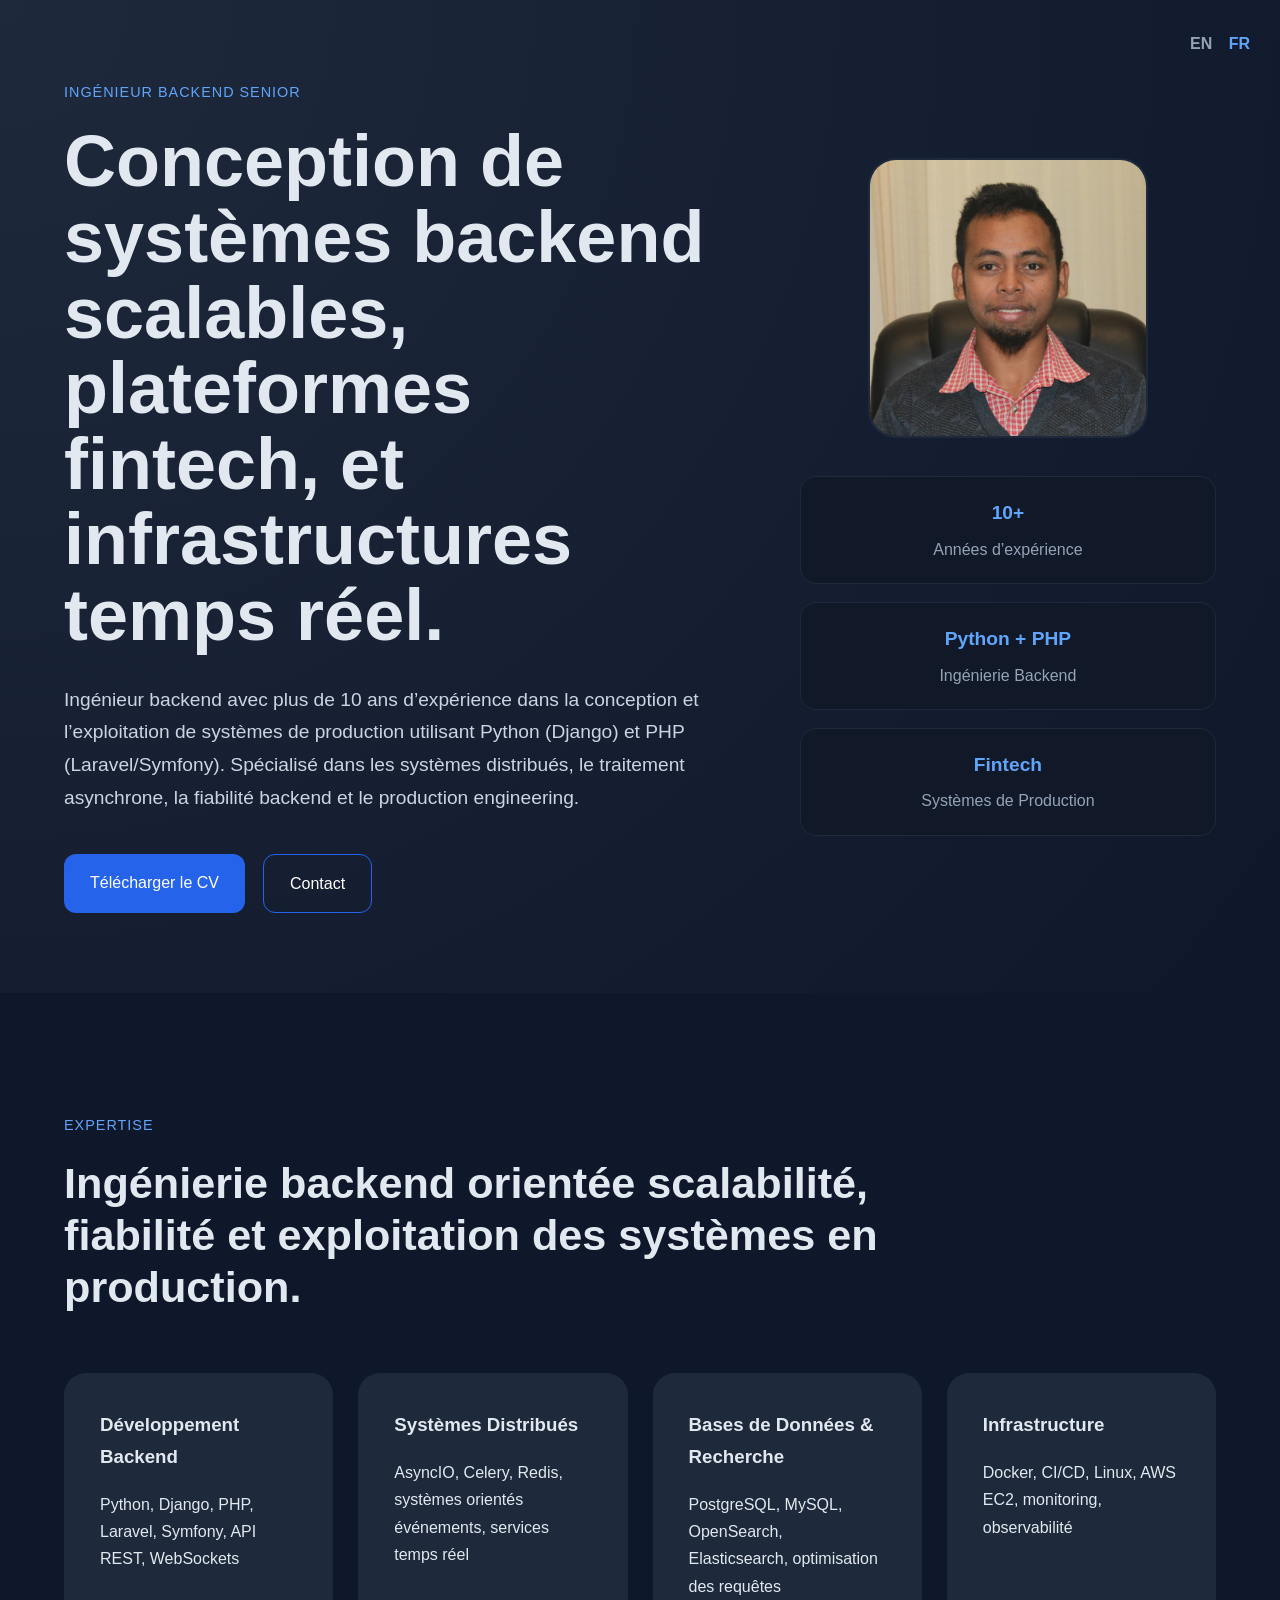
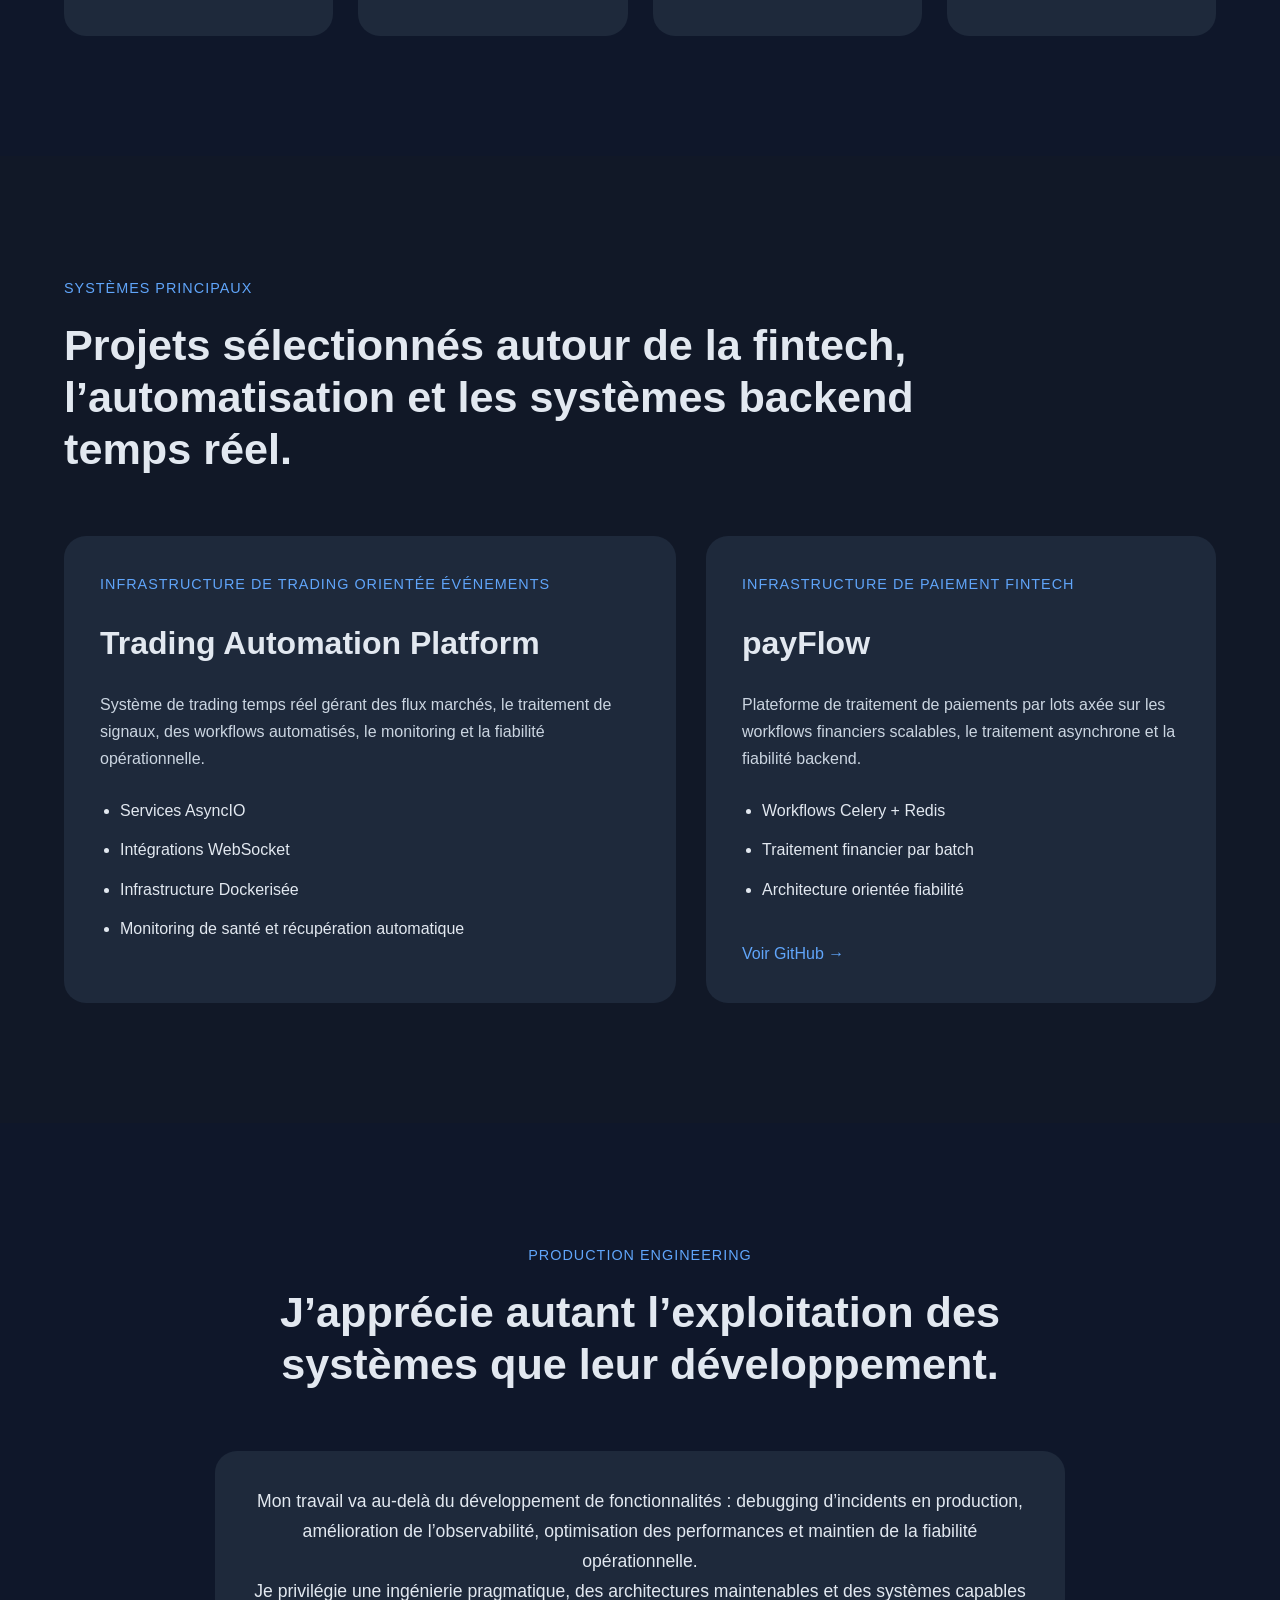
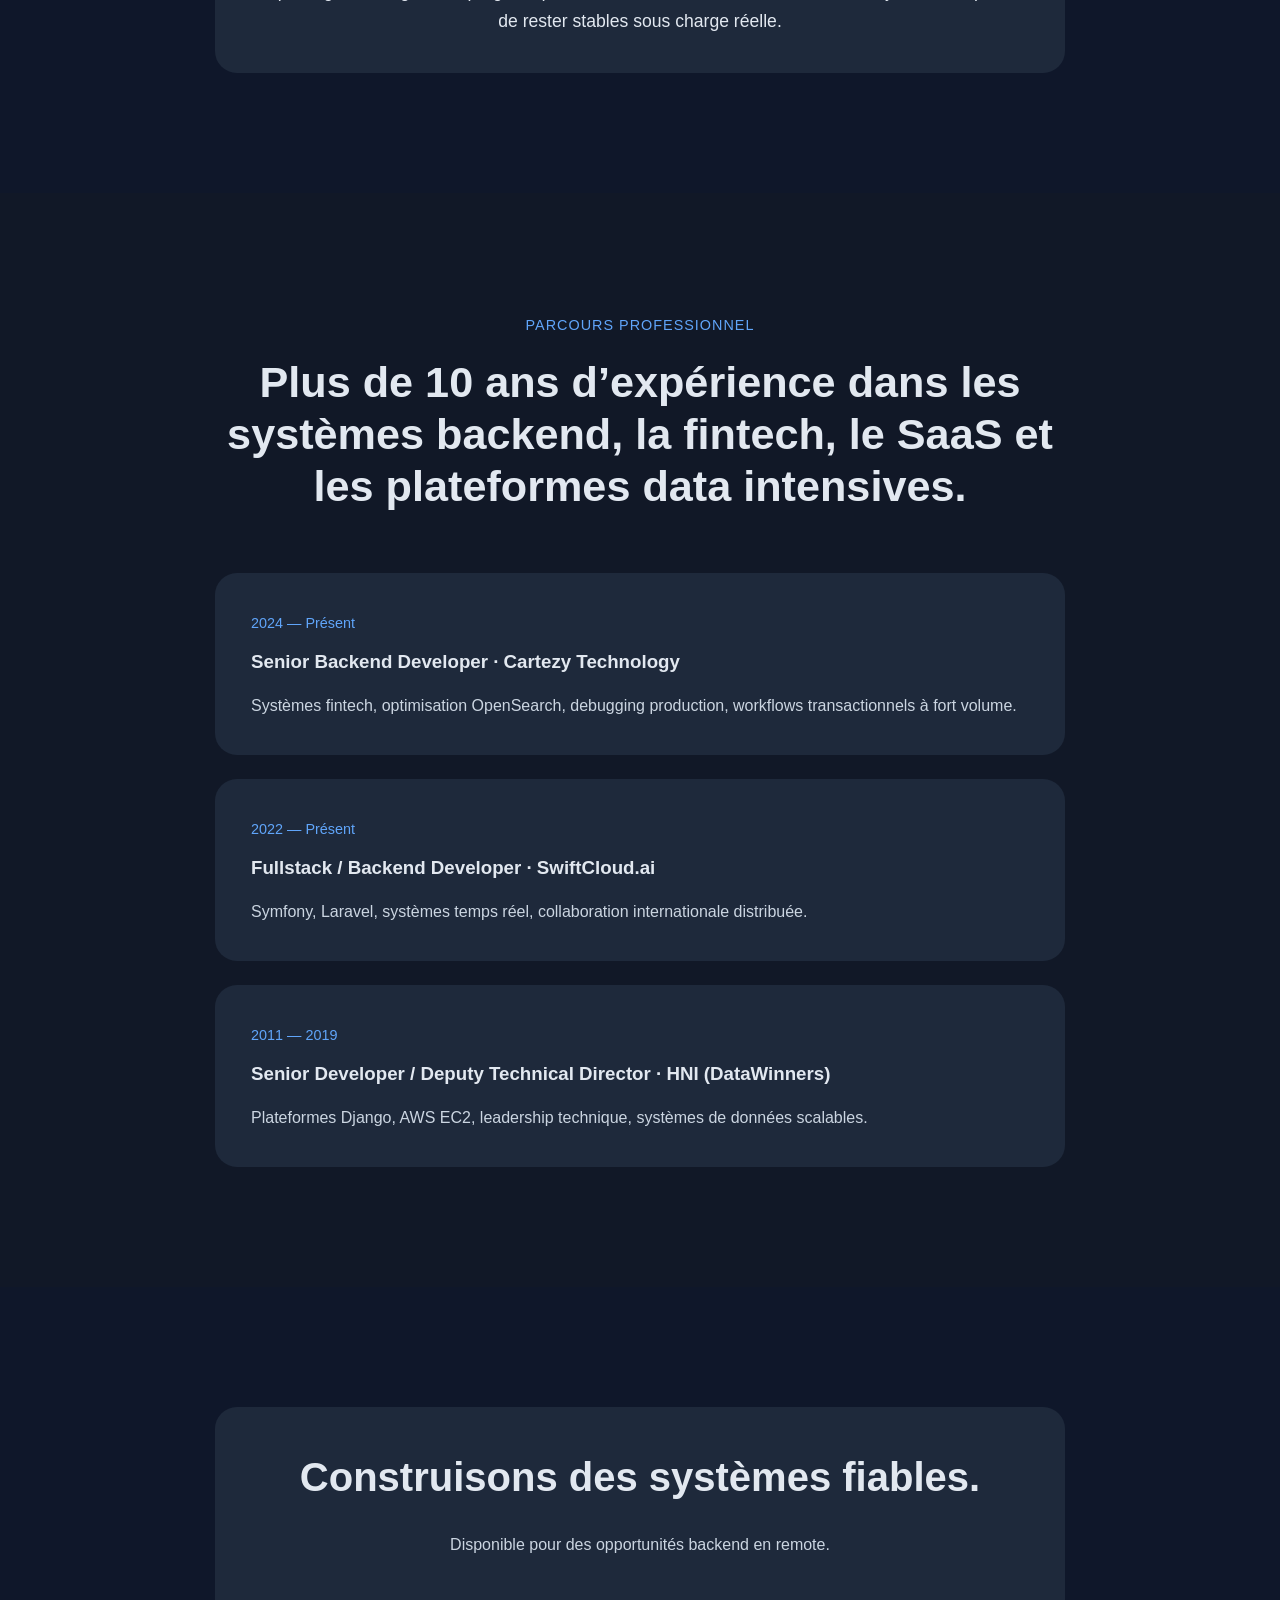
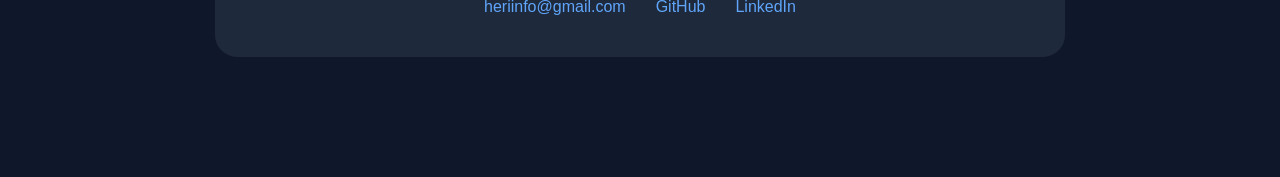
==== frontend/fr/index.html @ 7dc70ab4 "Bootstrap portfolio website with FastAPI and Docker Compose" ====
<!doctype html>
<html lang="fr">
  <head>
    <meta charset="UTF-8" />
    <meta name="viewport" content="width=device-width, initial-scale=1.0" />

    <title>Herihaja Rabenaivo | Ingénieur Backend Senior</title>

    <link rel="stylesheet" href="../css/style.css" />
  </head>

  <body>
    <div class="language-switcher">
      <a href="../index.html">EN</a>
      <a href="index.html" class="active">FR</a>
    </div>

    <header class="hero">
      <div class="container hero-layout">
        <div class="hero-content">
          <p class="eyebrow">Ingénieur Backend Senior</p>

          <h1>
            Conception de systèmes backend scalables, plateformes fintech, et
            infrastructures temps réel.
          </h1>

          <p class="hero-text">
            Ingénieur backend avec plus de 10 ans d’expérience dans la
            conception et l’exploitation de systèmes de production utilisant
            Python (Django) et PHP (Laravel/Symfony). Spécialisé dans les
            systèmes distribués, le traitement asynchrone, la fiabilité backend
            et le production engineering.
          </p>

          <div class="hero-buttons">
            <a href="../resume-fr.pdf" class="btn" download>
              Télécharger le CV
            </a>

            <a href="mailto:heriinfo@gmail.com" class="btn secondary">
              Contact
            </a>
          </div>
        </div>

        <div class="hero-side">
          <img
            src="../assets/images/profile.jpg"
            alt="Herihaja Rabenaivo"
            class="profile-photo"
          />

          <div class="mini-stats">
            <div>
              <strong>10+</strong>
              <span>Années d’expérience</span>
            </div>

            <div>
              <strong>Python + PHP</strong>
              <span>Ingénierie Backend</span>
            </div>

            <div>
              <strong>Fintech</strong>
              <span>Systèmes de Production</span>
            </div>
          </div>
        </div>
      </div>
    </header>

    <section class="section">
      <div class="container">
        <div class="section-heading">
          <p class="section-label">Expertise</p>

          <h2>
            Ingénierie backend orientée scalabilité, fiabilité et exploitation
            des systèmes en production.
          </h2>
        </div>

        <div class="expertise-grid">
          <div class="expertise-card">
            <h3>Développement Backend</h3>

            <p>Python, Django, PHP, Laravel, Symfony, API REST, WebSockets</p>
          </div>

          <div class="expertise-card">
            <h3>Systèmes Distribués</h3>

            <p>
              AsyncIO, Celery, Redis, systèmes orientés événements, services
              temps réel
            </p>
          </div>

          <div class="expertise-card">
            <h3>Bases de Données & Recherche</h3>

            <p>
              PostgreSQL, MySQL, OpenSearch, Elasticsearch, optimisation des
              requêtes
            </p>
          </div>

          <div class="expertise-card">
            <h3>Infrastructure</h3>

            <p>Docker, CI/CD, Linux, AWS EC2, monitoring, observabilité</p>
          </div>
        </div>
      </div>
    </section>

    <section class="section dark-section">
      <div class="container">
        <div class="section-heading">
          <p class="section-label">Systèmes Principaux</p>

          <h2>
            Projets sélectionnés autour de la fintech, l’automatisation et les
            systèmes backend temps réel.
          </h2>
        </div>

        <div class="projects">
          <div class="project-card large">
            <div class="project-content">
              <p class="project-type">
                Infrastructure de Trading Orientée Événements
              </p>

              <h3>Trading Automation Platform</h3>

              <p class="project-description">
                Système de trading temps réel gérant des flux marchés, le
                traitement de signaux, des workflows automatisés, le monitoring
                et la fiabilité opérationnelle.
              </p>

              <ul>
                <li>Services AsyncIO</li>

                <li>Intégrations WebSocket</li>

                <li>Infrastructure Dockerisée</li>

                <li>Monitoring de santé et récupération automatique</li>
              </ul>
            </div>
          </div>

          <div class="project-card">
            <div class="project-content">
              <p class="project-type">Infrastructure de Paiement Fintech</p>

              <h3>payFlow</h3>

              <p class="project-description">
                Plateforme de traitement de paiements par lots axée sur les
                workflows financiers scalables, le traitement asynchrone et la
                fiabilité backend.
              </p>

              <ul>
                <li>Workflows Celery + Redis</li>

                <li>Traitement financier par batch</li>

                <li>Architecture orientée fiabilité</li>
              </ul>

              <a
                href="https://github.com/herihaja/payflow"
                target="_blank"
                class="project-link"
              >
                Voir GitHub →
              </a>
            </div>
          </div>
        </div>
      </div>
    </section>

    <section class="section">
      <div class="container narrow">
        <div class="section-heading center">
          <p class="section-label">Production Engineering</p>

          <h2>
            J’apprécie autant l’exploitation des systèmes que leur
            développement.
          </h2>
        </div>

        <div class="philosophy-box">
          <p>
            Mon travail va au-delà du développement de fonctionnalités :
            debugging d’incidents en production, amélioration de
            l’observabilité, optimisation des performances et maintien de la
            fiabilité opérationnelle.
          </p>

          <p>
            Je privilégie une ingénierie pragmatique, des architectures
            maintenables et des systèmes capables de rester stables sous charge
            réelle.
          </p>
        </div>
      </div>
    </section>

    <section class="section dark-section">
      <div class="container narrow">
        <div class="section-heading center">
          <p class="section-label">Parcours Professionnel</p>

          <h2>
            Plus de 10 ans d’expérience dans les systèmes backend, la fintech,
            le SaaS et les plateformes data intensives.
          </h2>
        </div>

        <div class="timeline">
          <div class="timeline-item">
            <span> 2024 — Présent </span>

            <h3>Senior Backend Developer · Cartezy Technology</h3>

            <p>
              Systèmes fintech, optimisation OpenSearch, debugging production,
              workflows transactionnels à fort volume.
            </p>
          </div>

          <div class="timeline-item">
            <span> 2022 — Présent </span>

            <h3>Fullstack / Backend Developer · SwiftCloud.ai</h3>

            <p>
              Symfony, Laravel, systèmes temps réel, collaboration
              internationale distribuée.
            </p>
          </div>

          <div class="timeline-item">
            <span> 2011 — 2019 </span>

            <h3>
              Senior Developer / Deputy Technical Director · HNI (DataWinners)
            </h3>

            <p>
              Plateformes Django, AWS EC2, leadership technique, systèmes de
              données scalables.
            </p>
          </div>
        </div>
      </div>
    </section>

    <section class="section">
      <div class="container narrow">
        <div class="contact-box">
          <h2>Construisons des systèmes fiables.</h2>

          <p>Disponible pour des opportunités backend en remote.</p>

          <div class="contact-links">
            <a href="mailto:heriinfo@gmail.com"> heriinfo@gmail.com </a>

            <a href="https://github.com/herihaja" target="_blank"> GitHub </a>

            <a href="https://linkedin.com/in/herihaja" target="_blank">
              LinkedIn
            </a>
          </div>
        </div>
      </div>
    </section>
  </body>
</html>
---- frontend/css/style.css ----
* {
  margin: 0;
  padding: 0;
  box-sizing: border-box;
}

html {
  scroll-behavior: smooth;
}

body {
  background: #0f172a;
  color: #e2e8f0;
  font-family: Arial, sans-serif;
  line-height: 1.7;
  overflow-x: hidden;
}

.container {
  width: 90%;
  max-width: 1180px;
  margin: auto;
}

.narrow {
  max-width: 850px;
}

.section {
  padding: 120px 0;
}

.dark-section {
  background: #111827;
}

.language-switcher {
  position: fixed;
  top: 30px;
  right: 30px;
  z-index: 1000;
}

.language-switcher a {
  color: #94a3b8;
  text-decoration: none;
  margin-left: 12px;
  font-weight: bold;
  transition: color 0.2s ease;
}

.language-switcher a:hover {
  color: #cbd5e1;
}

.language-switcher .active {
  color: #60a5fa;
}

.hero {
  min-height: 100vh;
  display: flex;
  align-items: center;
  padding: 80px 0;

  background: radial-gradient(circle at top left, #1e293b, #0f172a);
}

.hero-layout {
  display: grid;
  grid-template-columns: 1.6fr 1fr;
  gap: 70px;
  align-items: center;
}

.eyebrow,
.section-label,
.project-type {
  color: #60a5fa;
  text-transform: uppercase;
  font-size: 0.9rem;
  letter-spacing: 1px;
  margin-bottom: 20px;
}

.hero h1 {
  font-size: 4.5rem;
  line-height: 1.05;
  margin-bottom: 30px;
}

.hero-text {
  color: #cbd5e1;
  font-size: 1.2rem;
  max-width: 700px;
  margin-bottom: 40px;
}

.hero-buttons {
  display: flex;
  gap: 18px;
  flex-wrap: wrap;
}

.btn {
  background: #2563eb;
  color: white;
  padding: 15px 26px;
  border-radius: 12px;
  text-decoration: none;

  transition:
    transform 0.2s ease,
    background 0.2s ease;
}

.btn:hover {
  transform: translateY(-2px);
  background: #3b82f6;
}

.secondary {
  background: transparent;
  border: 1px solid #2563eb;
}

.secondary:hover {
  background: rgba(37, 99, 235, 0.1);
}

.hero-side {
  text-align: center;
}

.profile-photo {
  width: 280px;
  height: 280px;
  object-fit: cover;

  border-radius: 28px;
  margin-bottom: 30px;

  border: 2px solid #1e293b;

  transition:
    transform 0.3s ease,
    border-color 0.3s ease;
}

.profile-photo:hover {
  transform: translateY(-4px);
  border-color: #2563eb;
}

.mini-stats {
  display: flex;
  flex-direction: column;
  gap: 18px;
}

.mini-stats div {
  background: #111827;
  border: 1px solid #1e293b;
  border-radius: 16px;
  padding: 20px;

  transition:
    transform 0.2s ease,
    border-color 0.2s ease;
}

.mini-stats div:hover {
  transform: translateY(-4px);
  border-color: #2563eb;
}

.mini-stats strong {
  display: block;
  color: #60a5fa;
  font-size: 1.2rem;
  margin-bottom: 6px;
}

.mini-stats span {
  color: #94a3b8;
}

.section-heading {
  margin-bottom: 60px;
}

.section-heading.center {
  text-align: center;
}

.section-heading h2 {
  font-size: 2.7rem;
  line-height: 1.2;
  max-width: 900px;
}

.expertise-grid {
  display: grid;

  grid-template-columns: repeat(auto-fit, minmax(250px, 1fr));

  gap: 25px;
}

.expertise-card,
.project-card,
.philosophy-box,
.timeline-item,
.contact-box {
  background: #1e293b;
  border-radius: 22px;
  padding: 35px;

  border: 1px solid transparent;

  transition:
    transform 0.2s ease,
    border-color 0.2s ease;
}

.expertise-card:hover,
.project-card:hover,
.timeline-item:hover,
.contact-box:hover {
  transform: translateY(-4px);
  border-color: #2563eb;
}

.expertise-card h3 {
  margin-bottom: 18px;
}

.projects {
  display: grid;
  grid-template-columns: 1.2fr 1fr;
  gap: 30px;
}

.project-card {
  overflow: hidden;
}

.project-card.large {
  min-height: 420px;
}

.project-card h3 {
  font-size: 2rem;
  margin-bottom: 20px;
}

.project-description {
  color: #cbd5e1;
  margin-bottom: 25px;
}

.project-card ul {
  padding-left: 20px;
}

.project-card li {
  margin-bottom: 12px;
}

.project-link {
  display: inline-block;
  margin-top: 25px;

  color: #60a5fa;
  text-decoration: none;

  transition: color 0.2s ease;
}

.project-link:hover {
  color: #93c5fd;
}

.philosophy-box {
  text-align: center;
  font-size: 1.1rem;
}

.timeline {
  display: flex;
  flex-direction: column;
  gap: 24px;
}

.timeline-item span {
  color: #60a5fa;
  font-size: 0.9rem;
}

.timeline-item h3 {
  margin: 10px 0 14px;
}

.timeline-item p {
  color: #cbd5e1;
}

.contact-box {
  text-align: center;
}

.contact-box h2 {
  font-size: 2.5rem;
  margin-bottom: 20px;
}

.contact-box p {
  color: #cbd5e1;
  margin-bottom: 35px;
}

.contact-links {
  display: flex;
  justify-content: center;
  gap: 30px;
  flex-wrap: wrap;
}

.contact-links a {
  color: #60a5fa;
  text-decoration: none;

  transition: color 0.2s ease;
}

.contact-links a:hover {
  color: #93c5fd;
}

@media (max-width: 950px) {
  .hero-layout,
  .projects {
    grid-template-columns: 1fr;
  }

  .hero {
    padding: 100px 0;
  }

  .hero h1 {
    font-size: 3.2rem;
  }

  .hero-side {
    margin-top: 30px;
  }
}

@media (max-width: 600px) {
  .section {
    padding: 80px 0;
  }

  .hero {
    min-height: auto;
    padding: 120px 0 80px;
  }

  .hero h1 {
    font-size: 2.1rem;
    line-height: 1.15;
  }

  .hero-text {
    font-size: 1rem;
  }

  .section-heading h2 {
    font-size: 2rem;
  }

  .profile-photo {
    width: 220px;
    height: 220px;
  }

  .language-switcher {
    top: 20px;
    right: 20px;
  }

  .contact-links {
    flex-direction: column;
    gap: 14px;
  }
}
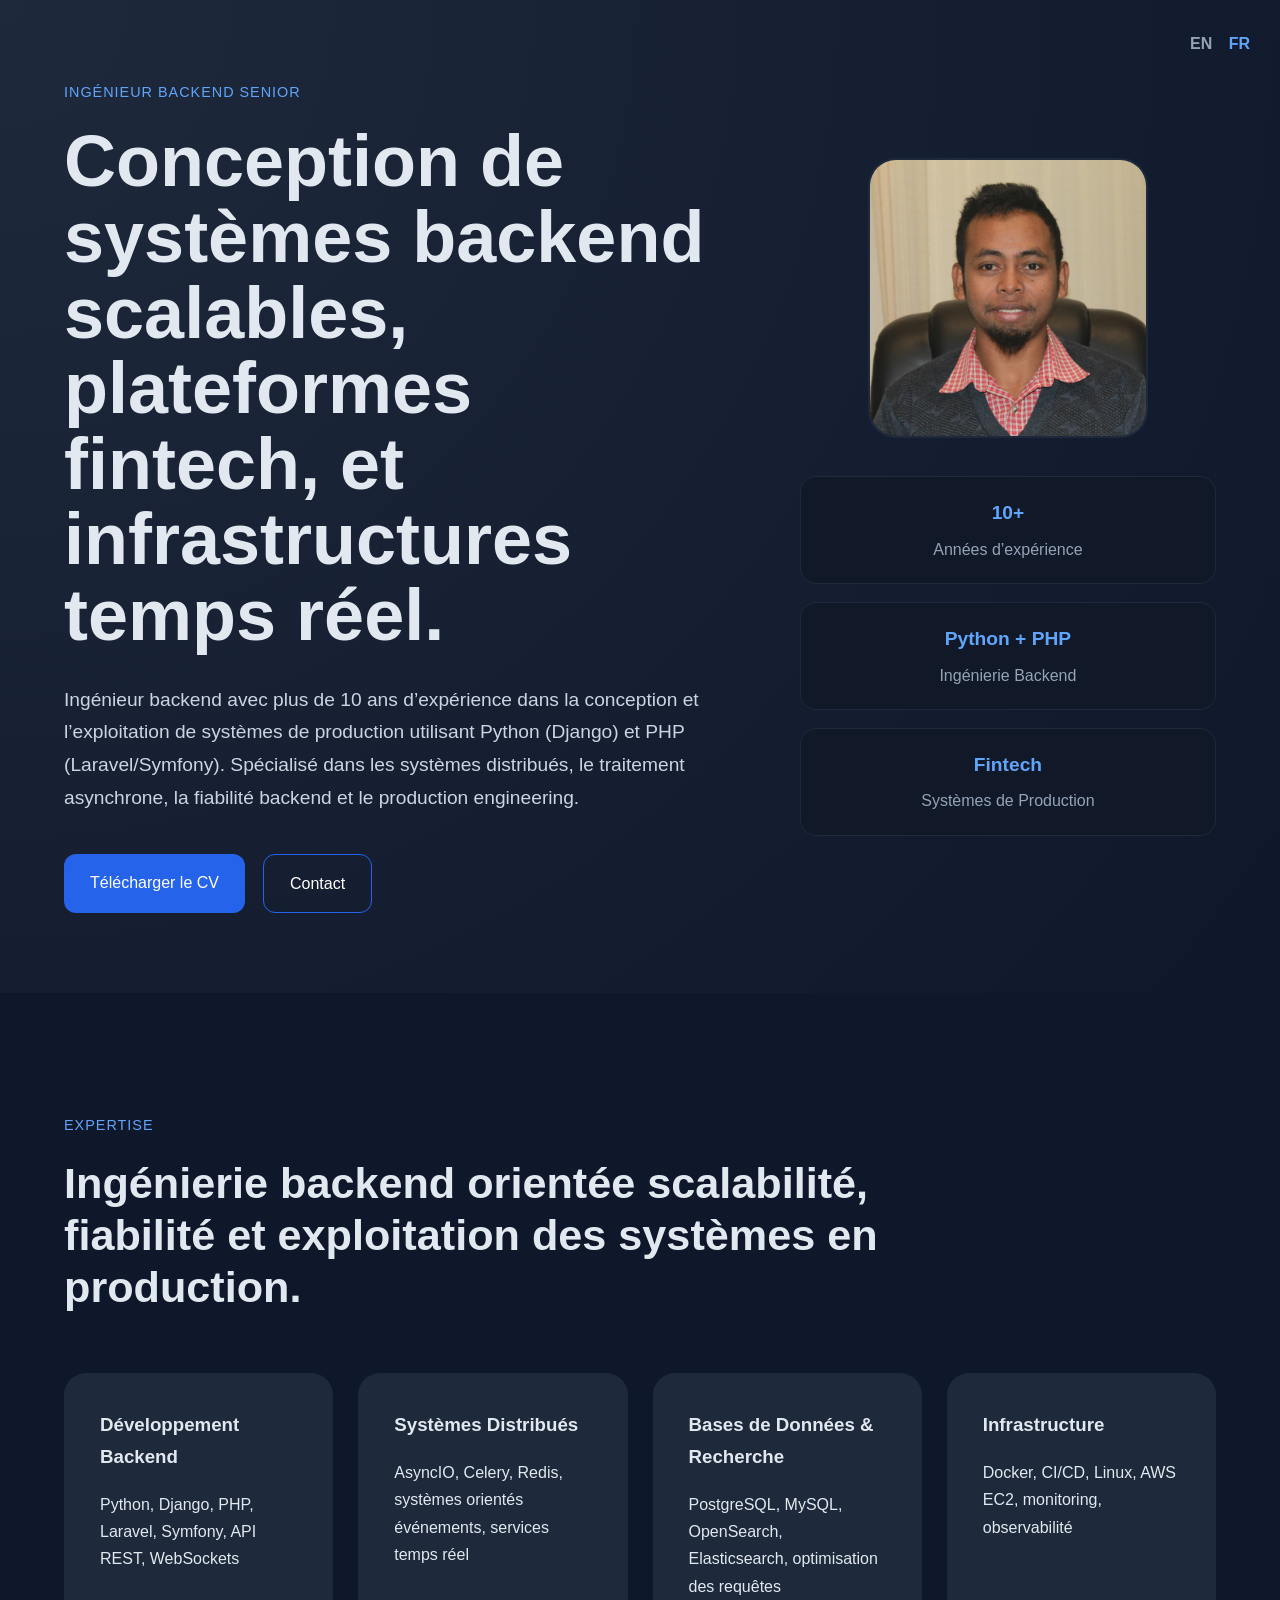
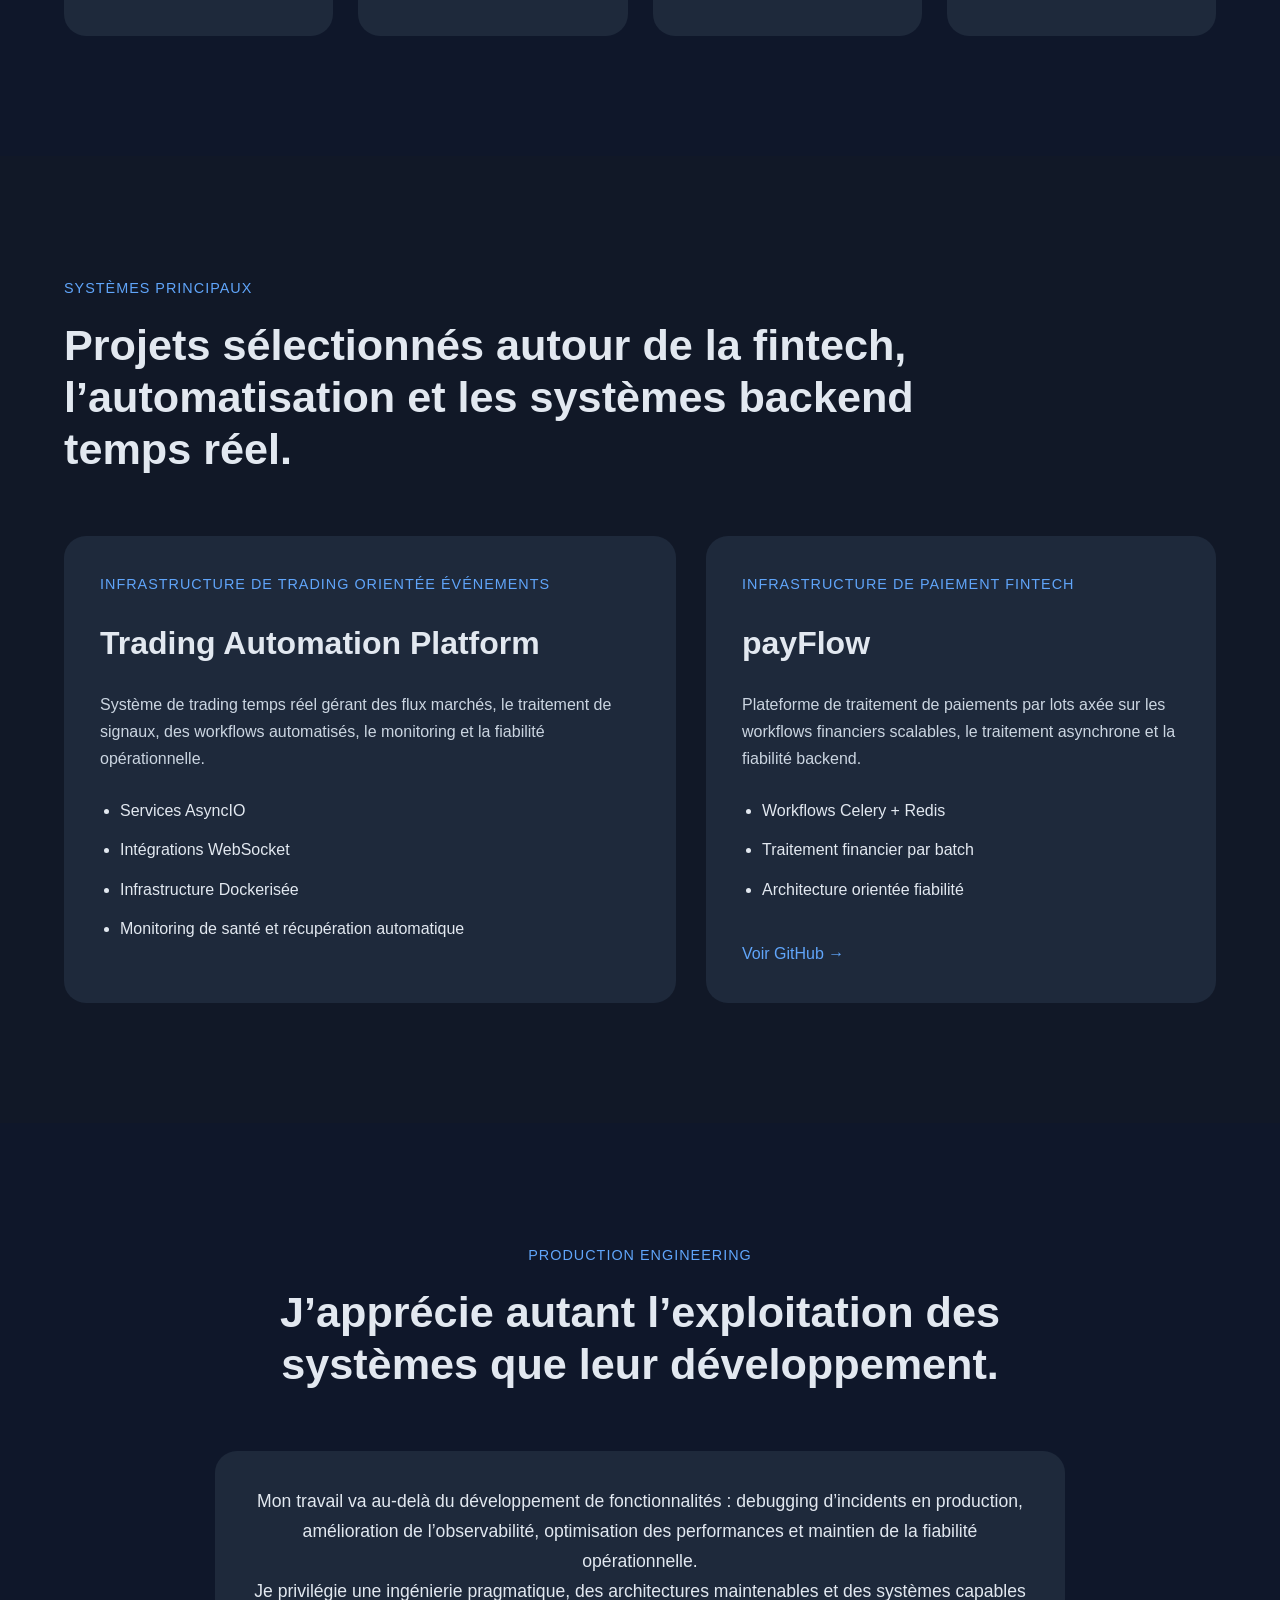
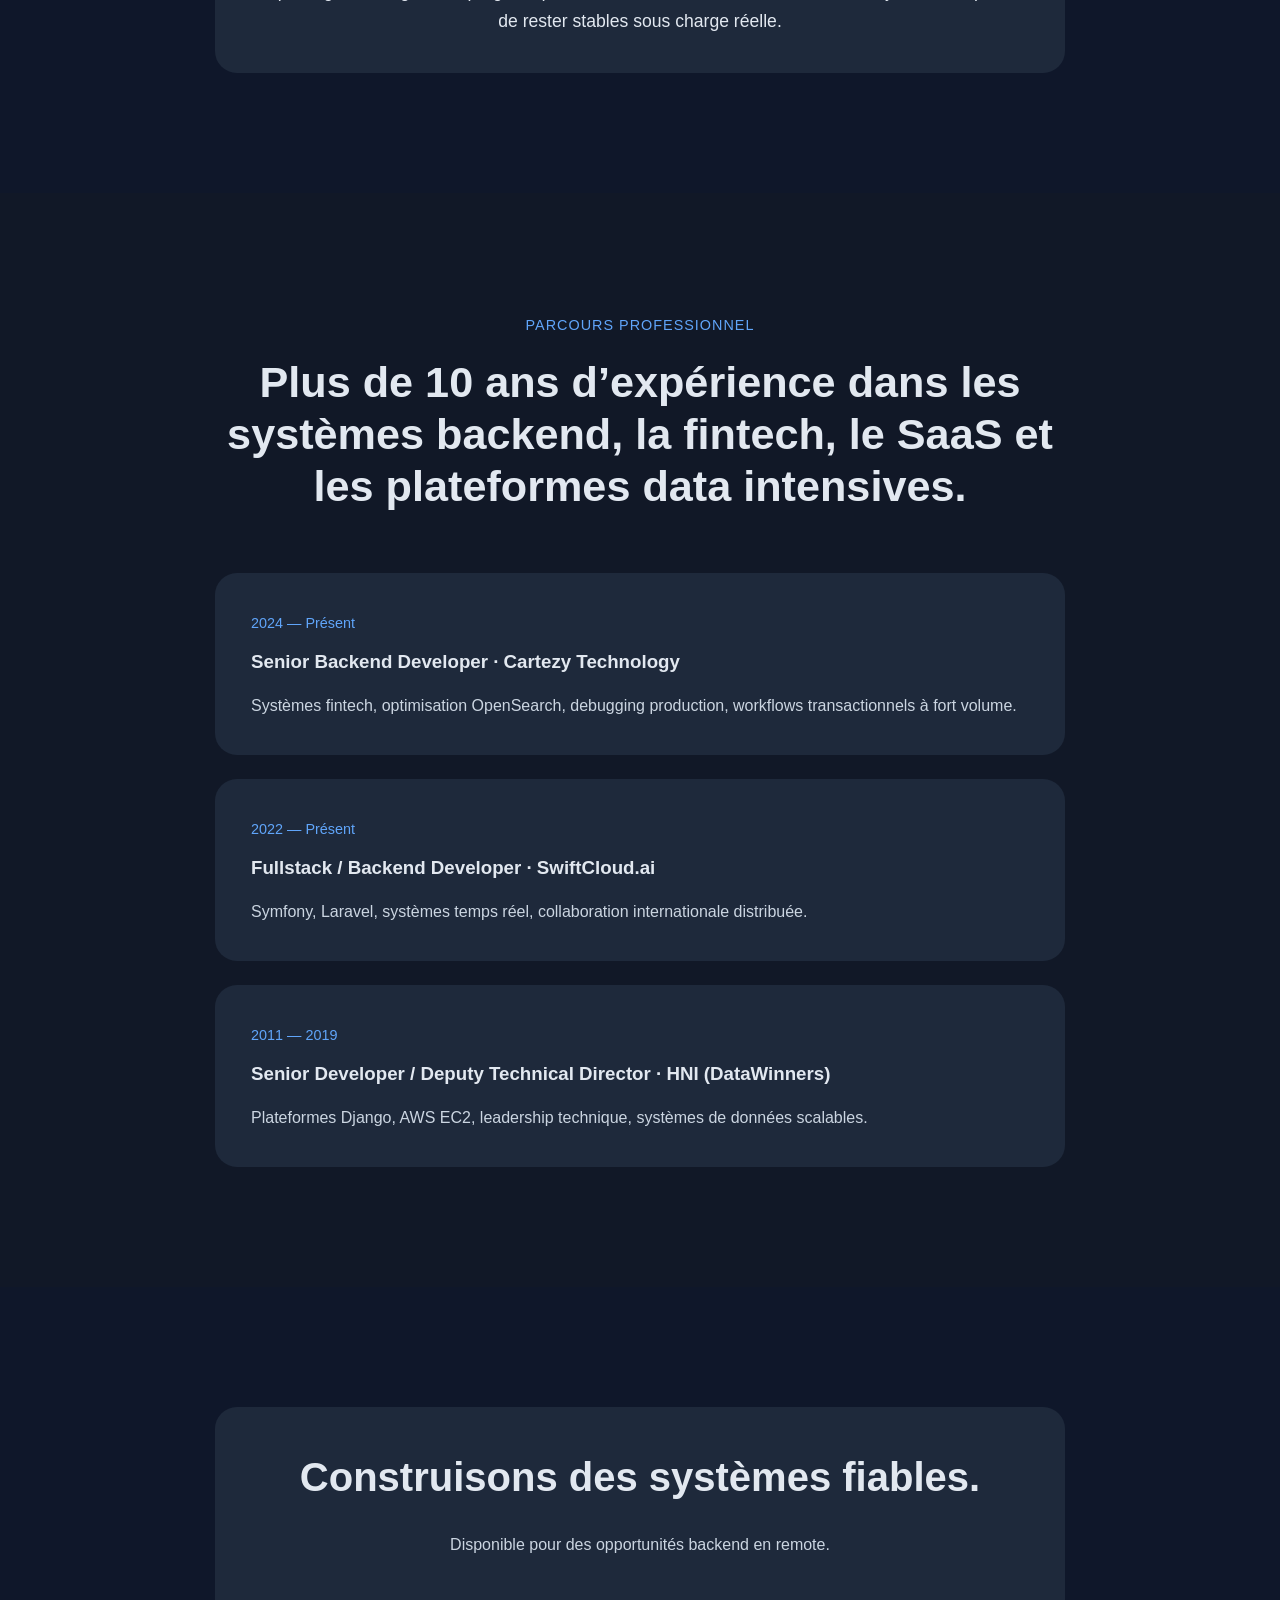
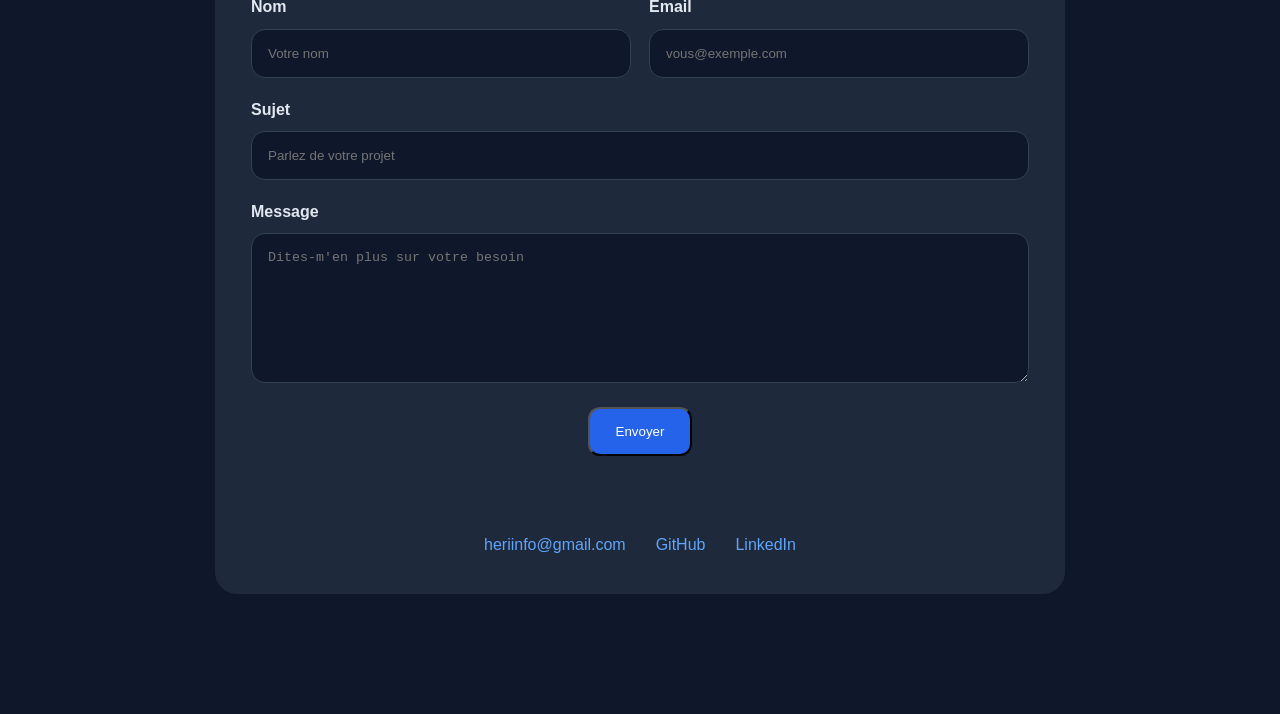
==== commit f7ed9023: "feat: add production-ready contact form system - add FastAPI contact API endpoint - add PostgreSQL p" ====
--- a/frontend/fr/index.html
+++ b/frontend/fr/index.html
@@ -267,10 +267,50 @@
 
     <section class="section">
       <div class="container narrow">
-        <div class="contact-box">
+        <form id="contact-form" class="contact-box">
           <h2>Construisons des systèmes fiables.</h2>
 
           <p>Disponible pour des opportunités backend en remote.</p>
+
+          <div class="form-grid">
+            <label>
+              Nom
+              <input type="text" name="name" required placeholder="Votre nom" />
+            </label>
+
+            <label>
+              Email
+              <input
+                type="email"
+                name="email"
+                required
+                placeholder="vous@exemple.com"
+              />
+            </label>
+
+            <label class="full-width">
+              Sujet
+              <input
+                type="text"
+                name="subject"
+                required
+                placeholder="Parlez de votre projet"
+              />
+            </label>
+
+            <label class="full-width">
+              Message
+              <textarea
+                name="message"
+                required
+                rows="5"
+                placeholder="Dites-m'en plus sur votre besoin"
+              ></textarea>
+            </label>
+          </div>
+
+          <button type="submit" class="btn">Envoyer</button>
+          <p id="contact-form-status" class="contact-form-status"></p>
 
           <div class="contact-links">
             <a href="mailto:heriinfo@gmail.com"> heriinfo@gmail.com </a>
@@ -281,8 +321,10 @@
               LinkedIn
             </a>
           </div>
-        </div>
-      </div>
-    </section>
+        </form>
+      </div>
+    </section>
+
+    <script src="../js/common.js"></script>
   </body>
 </html>
--- a/frontend/css/style.css
+++ b/frontend/css/style.css
@@ -319,6 +319,55 @@
   margin-bottom: 35px;
 }
 
+.form-grid {
+  display: grid;
+  grid-template-columns: repeat(2, minmax(0, 1fr));
+  gap: 18px;
+  margin-bottom: 24px;
+  text-align: left;
+}
+
+.form-grid label {
+  display: flex;
+  flex-direction: column;
+  gap: 8px;
+  font-weight: 600;
+}
+
+.form-grid .full-width {
+  grid-column: 1 / -1;
+}
+
+.contact-box input,
+.contact-box textarea {
+  background: #0f172a;
+  border: 1px solid #334155;
+  border-radius: 14px;
+  color: #f8fafc;
+  padding: 16px;
+  width: 100%;
+  min-width: 0;
+}
+
+.contact-box textarea {
+  min-height: 150px;
+  resize: vertical;
+}
+
+.contact-form-status {
+  margin-top: 16px;
+  color: #cbd5e1;
+  min-height: 1.5rem;
+}
+
+.contact-form-status.success {
+  color: #4ade80;
+}
+
+.contact-form-status.error {
+  color: #fda4af;
+}
+
 .contact-links {
   display: flex;
   justify-content: center;
@@ -335,6 +384,12 @@
 
 .contact-links a:hover {
   color: #93c5fd;
+}
+
+@media (max-width: 820px) {
+  .form-grid {
+    grid-template-columns: 1fr;
+  }
 }
 
 @media (max-width: 950px) {
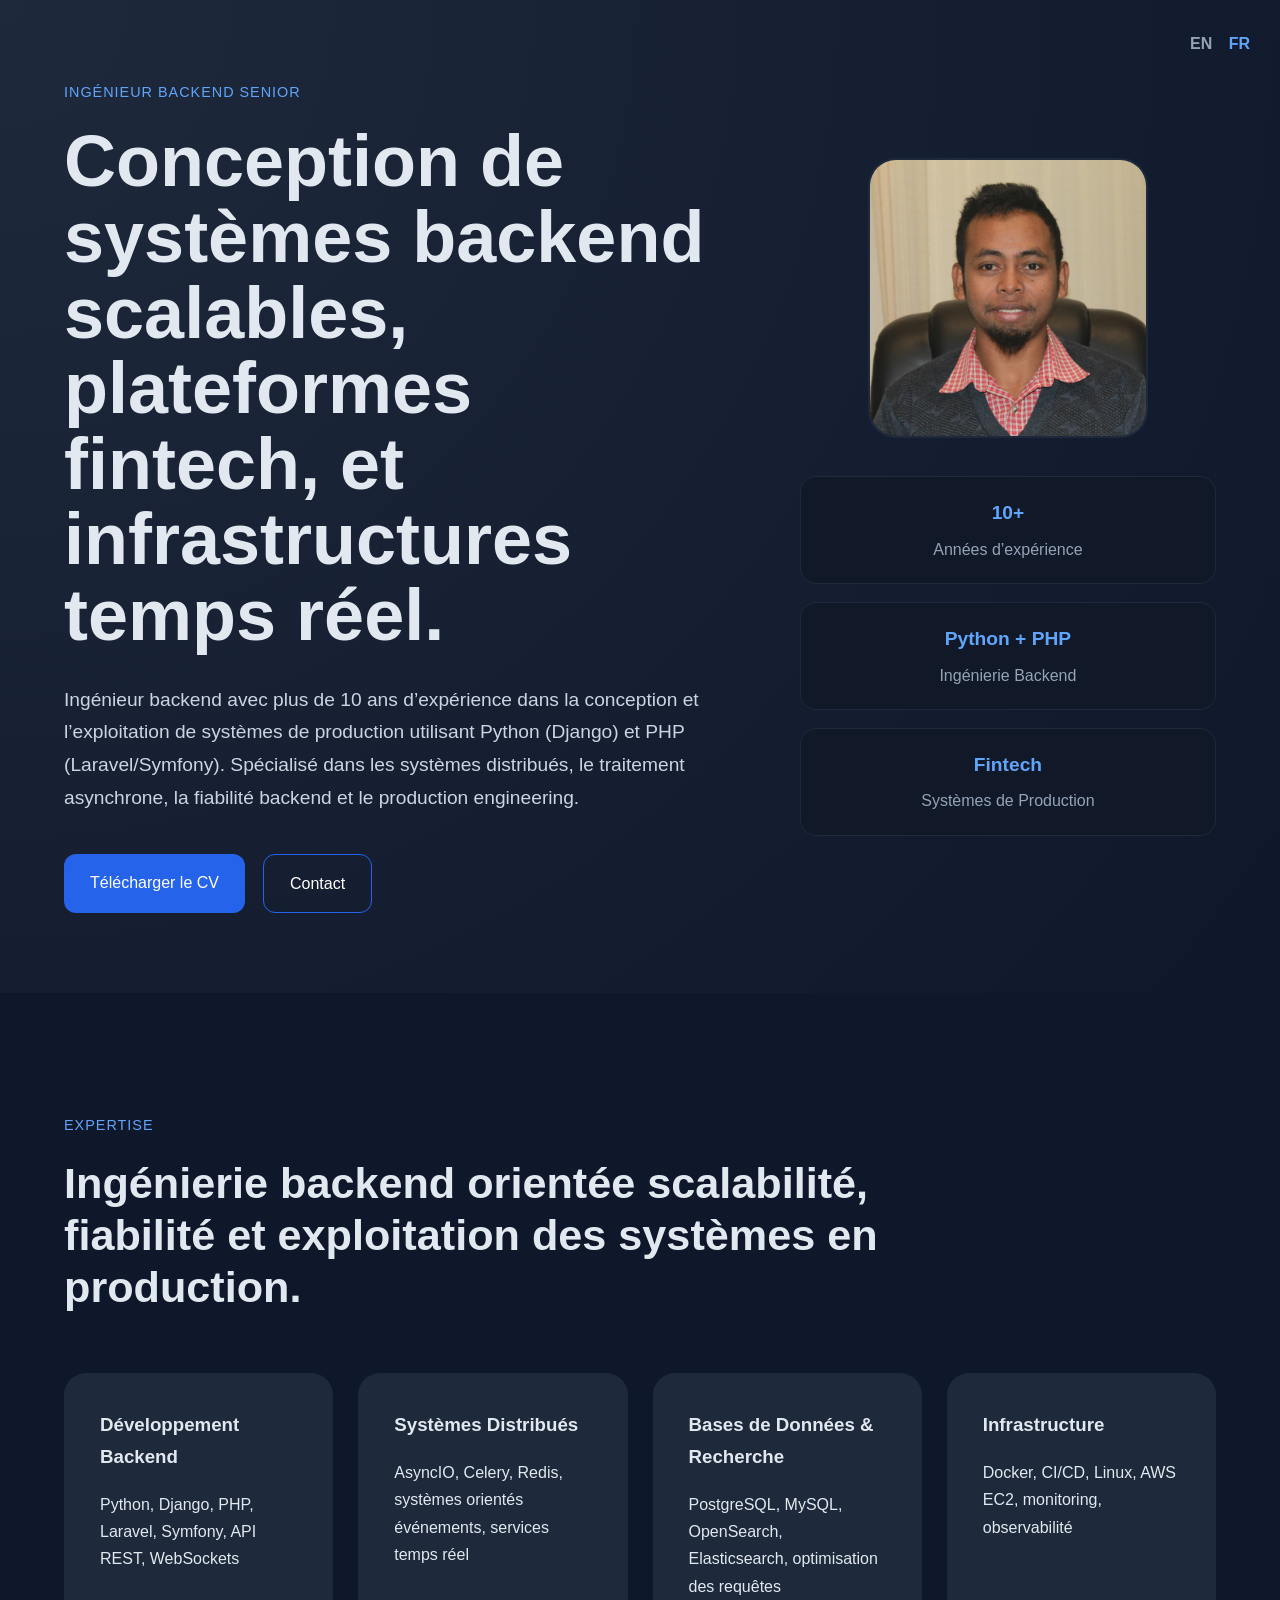
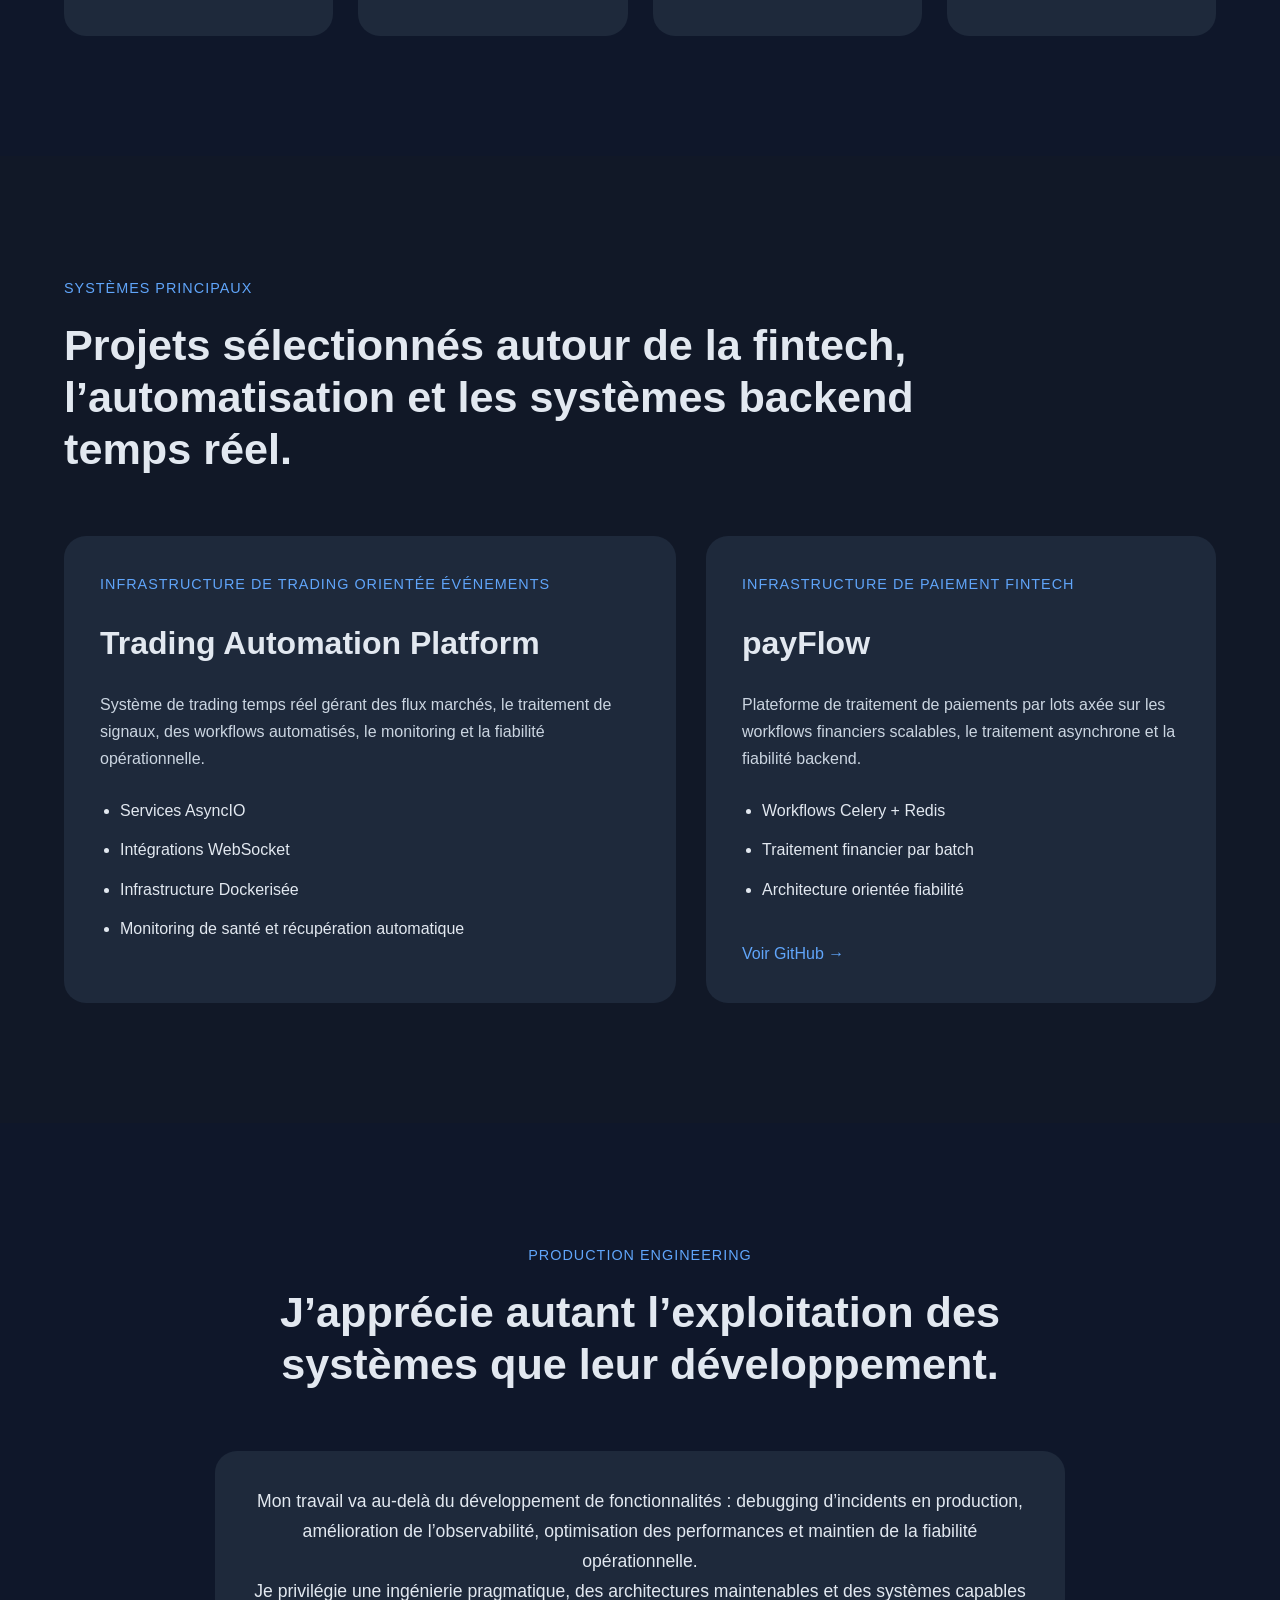
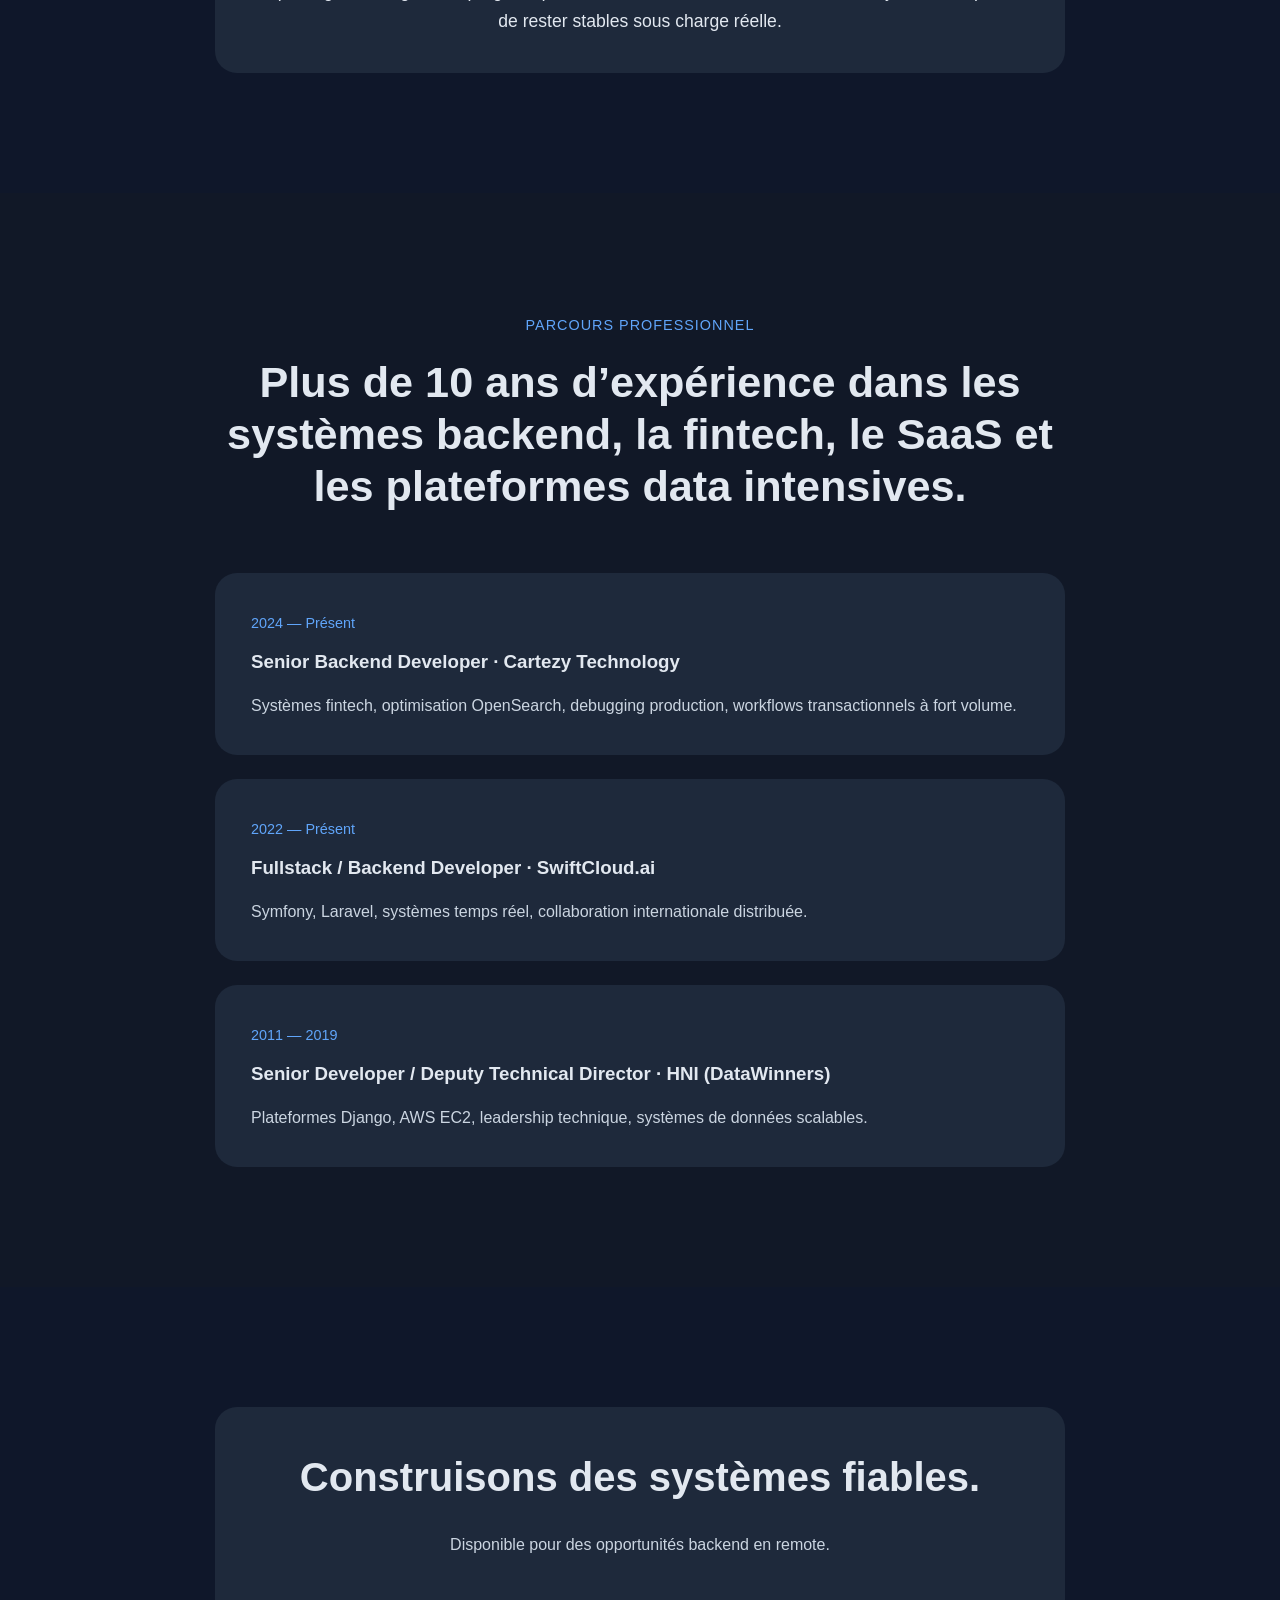
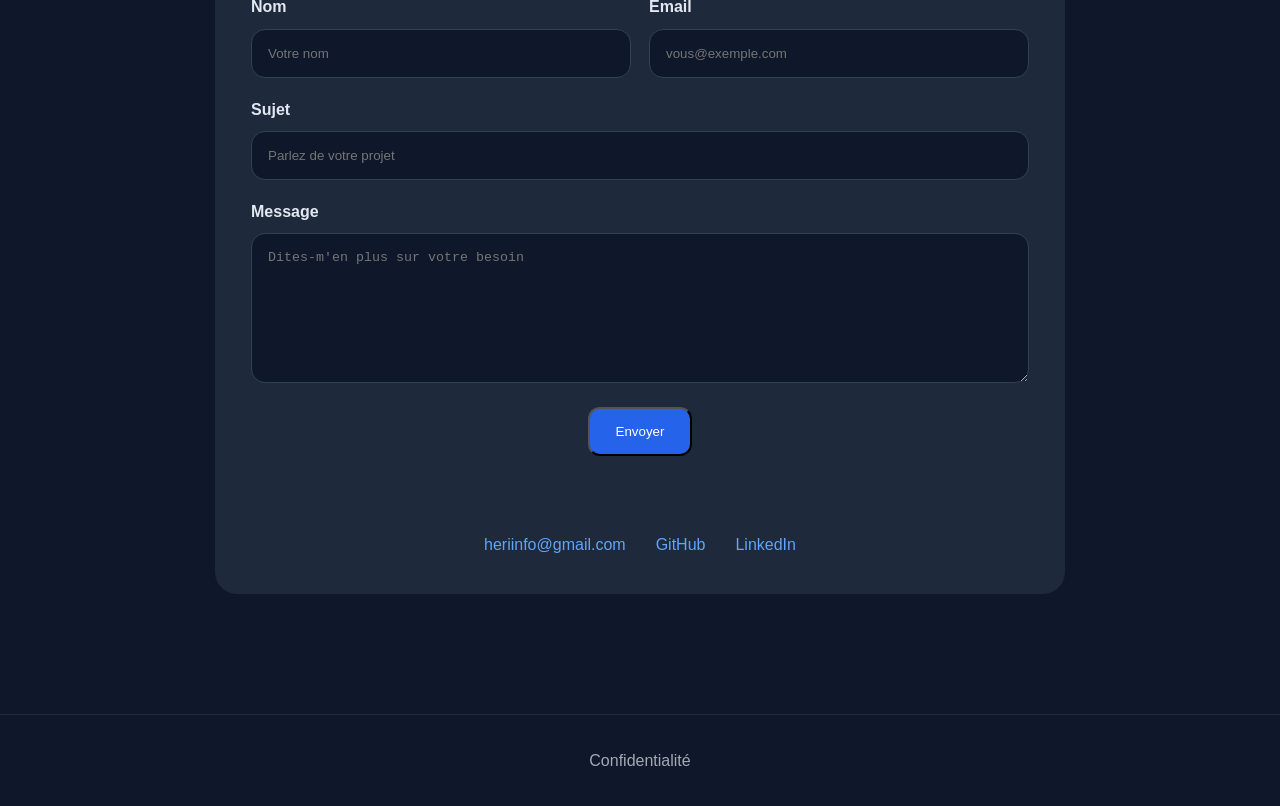
==== commit 4b8535b5: "refactor(backend): modularize FastAPI architecture and introduce production-ready structure - Split " ====
--- a/frontend/fr/index.html
+++ b/frontend/fr/index.html
@@ -34,7 +34,7 @@
           </p>
 
           <div class="hero-buttons">
-            <a href="../resume-fr.pdf" class="btn" download>
+            <a href="cv-Herihaja.pdf" class="btn" download>
               Télécharger le CV
             </a>
 
@@ -325,6 +325,12 @@
       </div>
     </section>
 
+    <footer class="footer">
+      <div class="container">
+        <a href="privacy.html">Confidentialité</a>
+      </div>
+    </footer>
+
     <script src="../js/common.js"></script>
   </body>
 </html>
--- a/frontend/css/style.css
+++ b/frontend/css/style.css
@@ -449,3 +449,23 @@
     gap: 14px;
   }
 }
+
+.footer {
+  padding: 2rem 0;
+  border-top: 1px solid rgba(255, 255, 255, 0.08);
+}
+
+.footer .container {
+  display: flex;
+  justify-content: center;
+}
+
+.footer a {
+  color: inherit;
+  text-decoration: none;
+  opacity: 0.7;
+}
+
+.footer a:hover {
+  opacity: 1;
+}
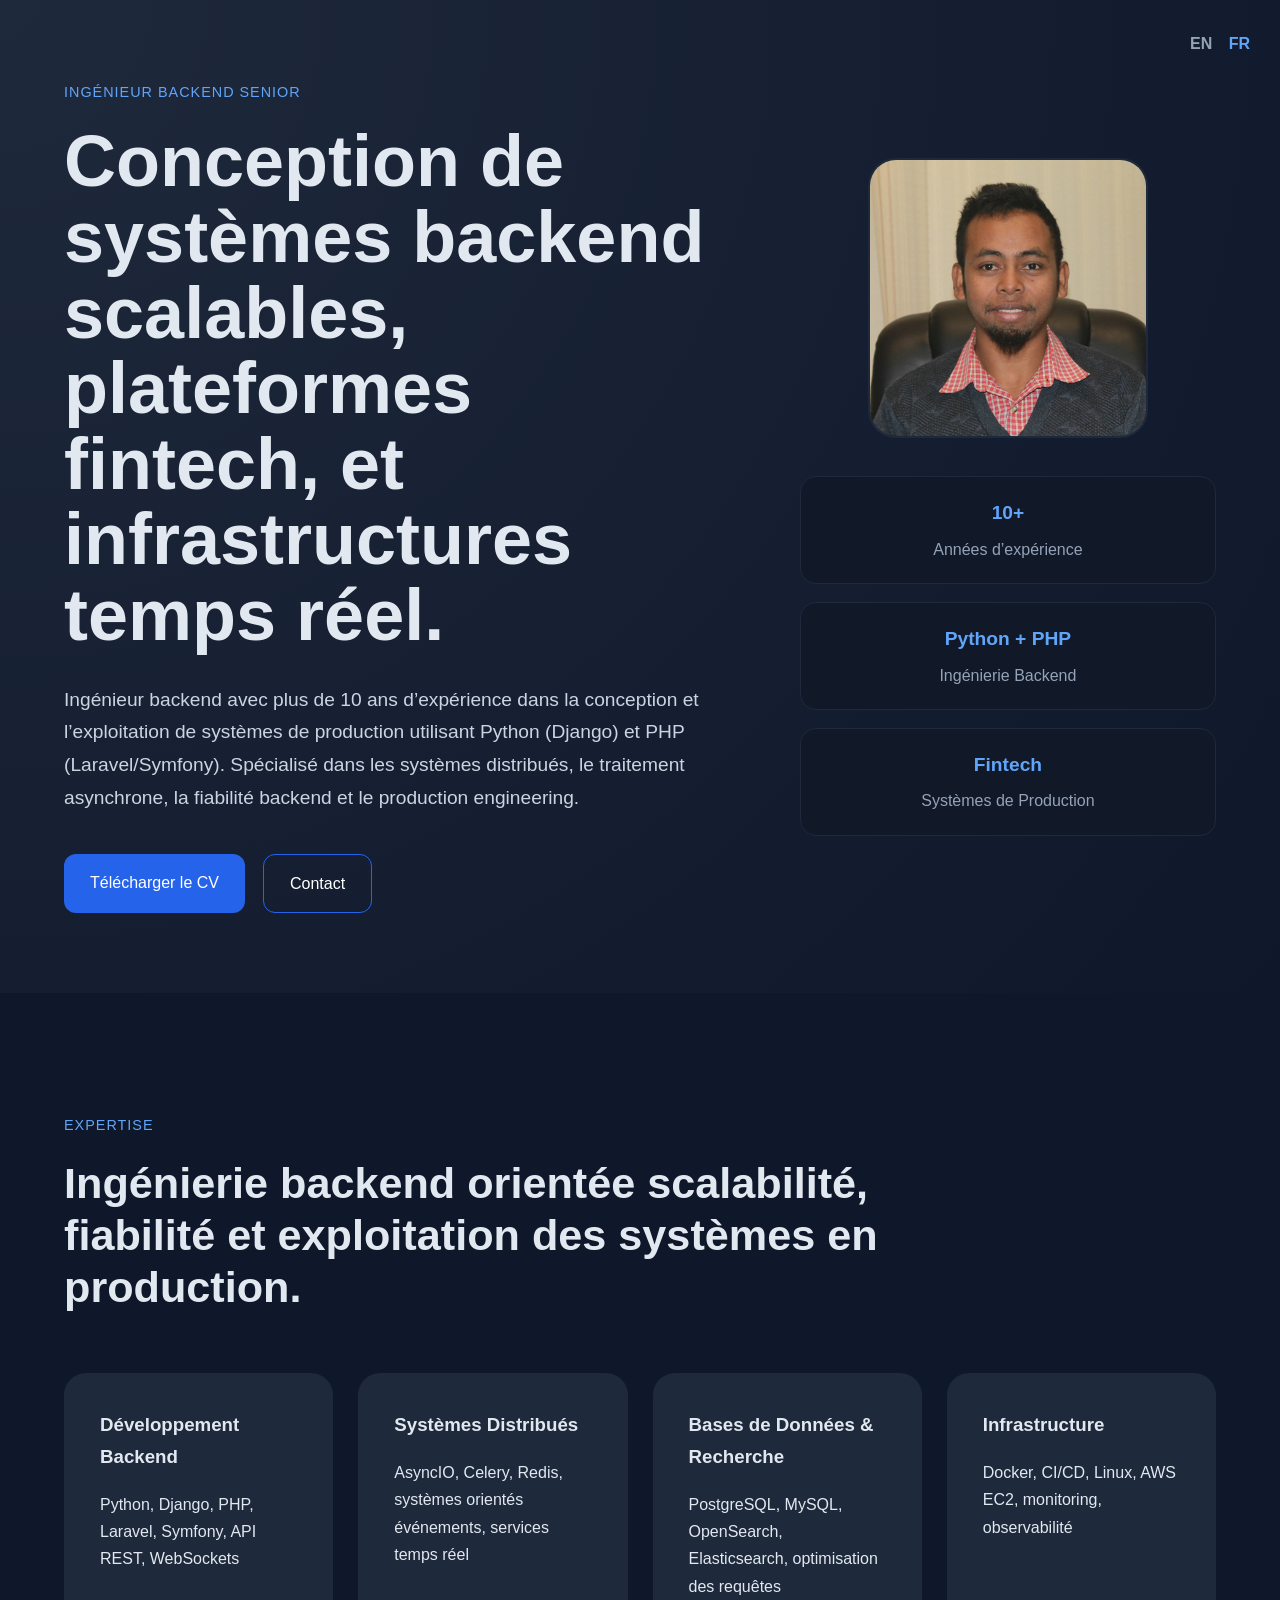
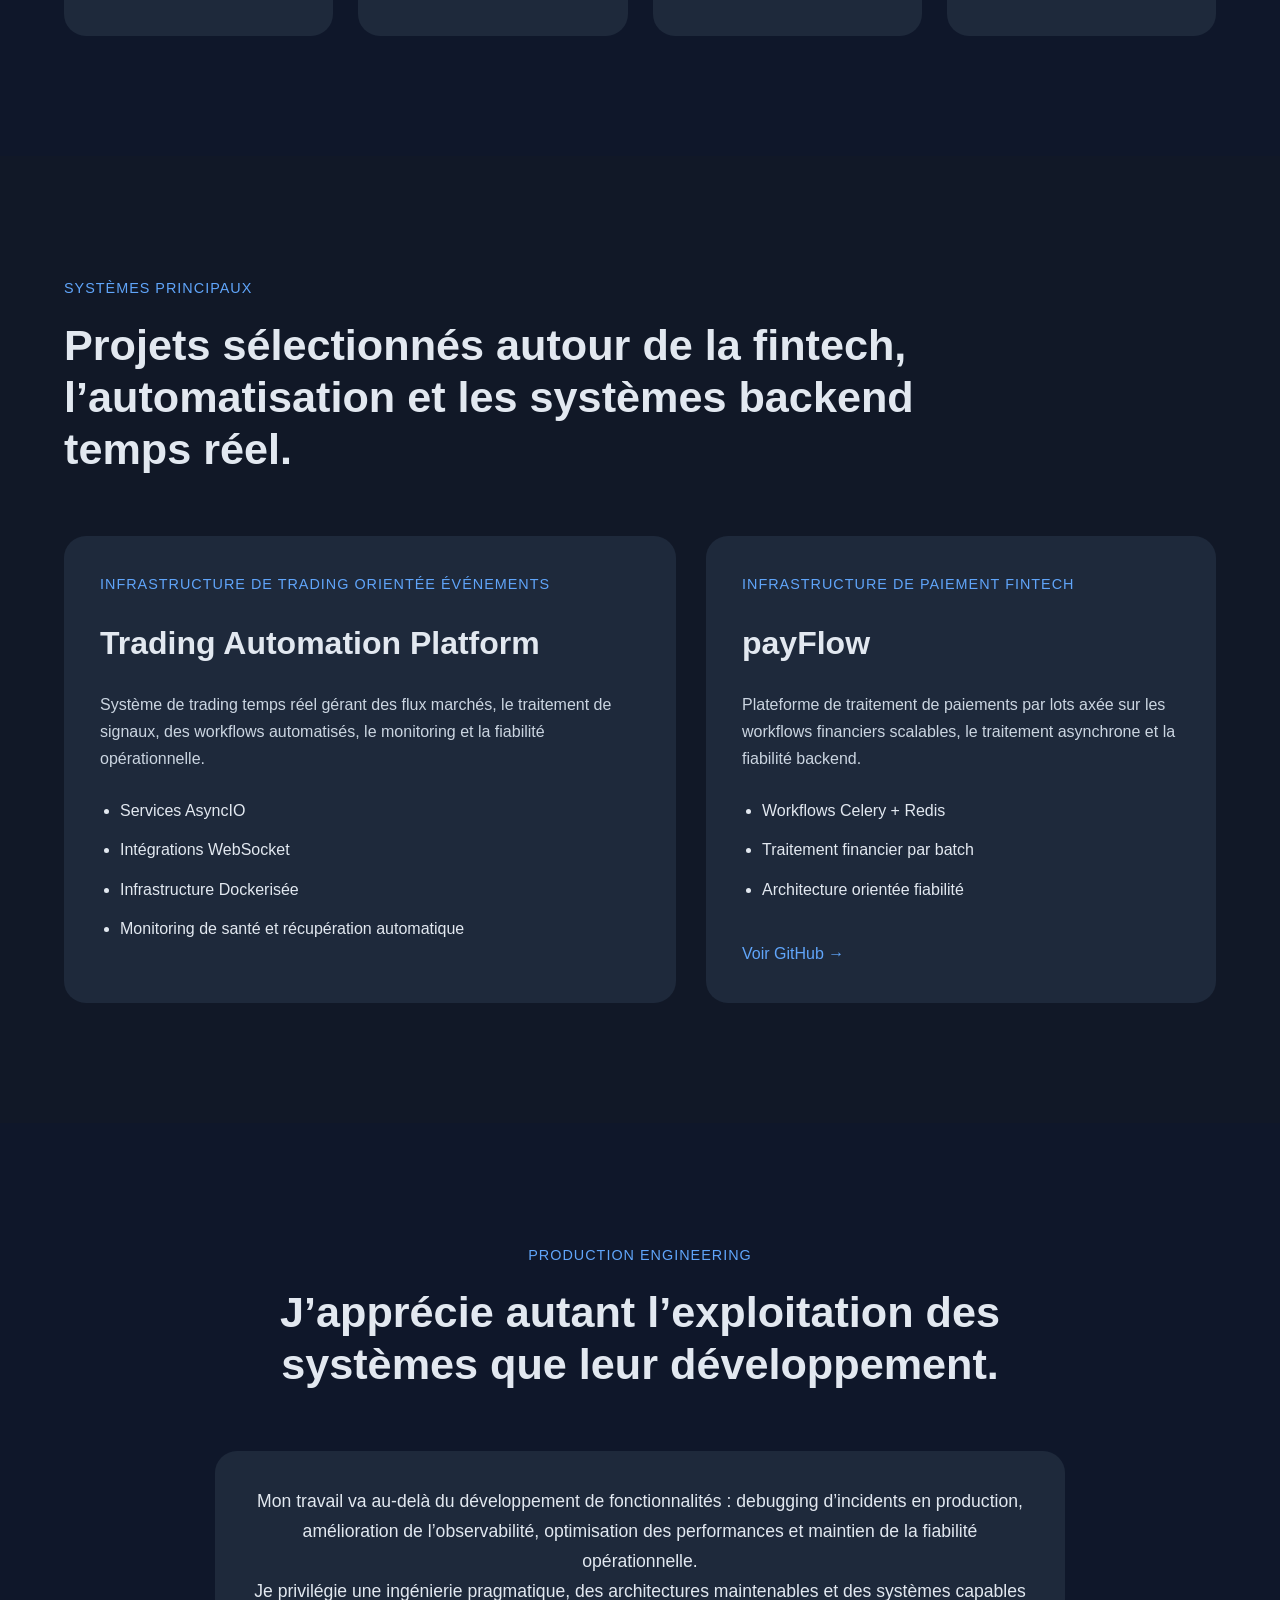
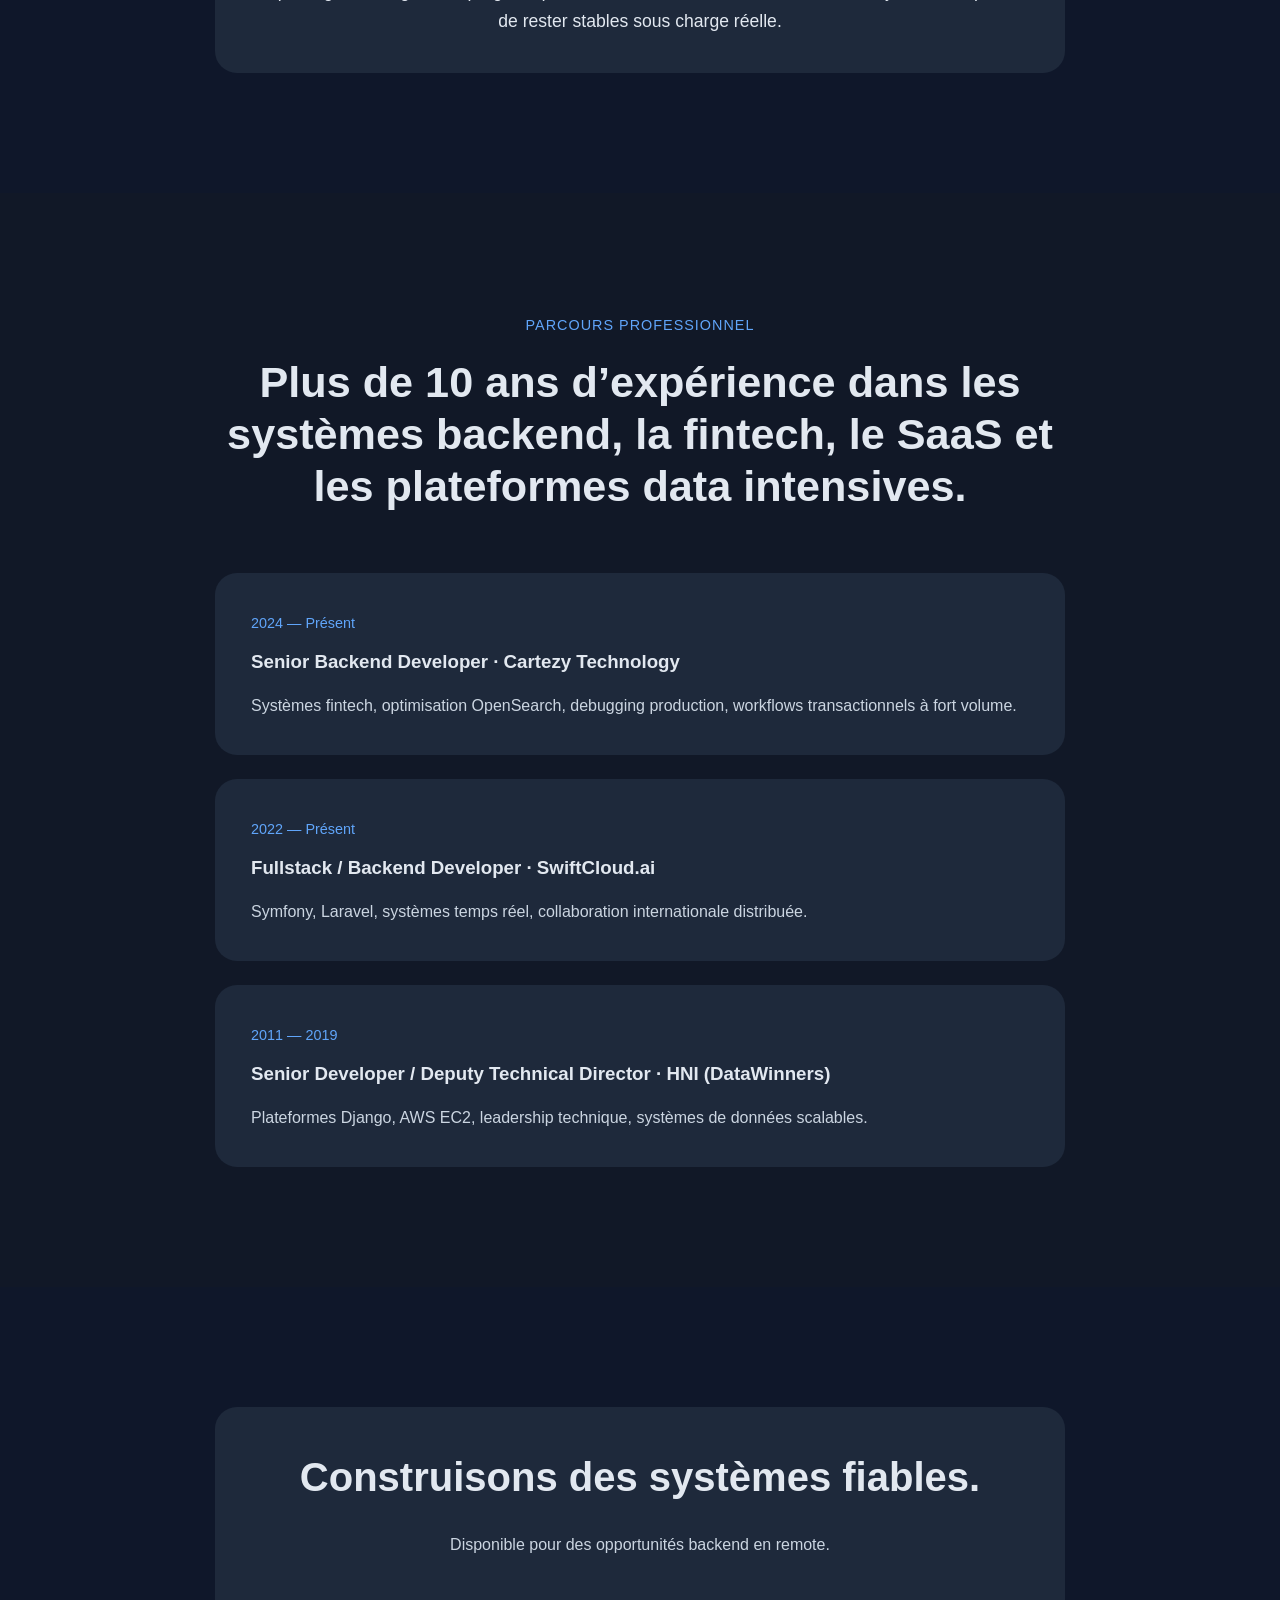
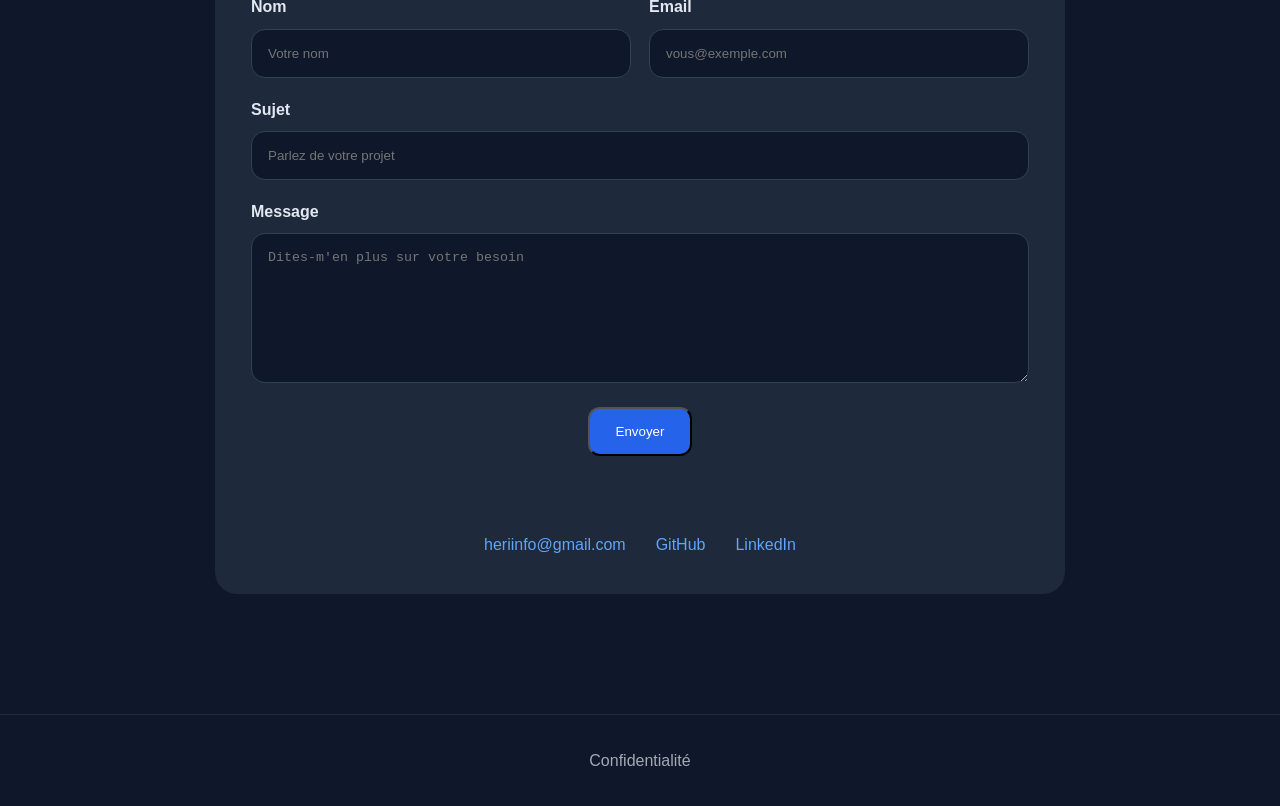
==== commit 9c8299b7: "feat(frontend): add SEO metadata, social sharing tags, sitemap, robots.txt, and PWA manifest" ====
--- a/frontend/fr/index.html
+++ b/frontend/fr/index.html
@@ -3,10 +3,100 @@
   <head>
     <meta charset="UTF-8" />
     <meta name="viewport" content="width=device-width, initial-scale=1.0" />
-
+    <meta
+      name="description"
+      content="Herihaja Rabenaivo est un ingénieur backend senior spécialisé dans les systèmes Python et PHP scalables, les plateformes fintech et la fiabilité en production."
+    />
+    <meta
+      name="keywords"
+      content="ingénieur backend, backend Python, backend PHP, systèmes fintech, systèmes distribués, ingénierie production, Herihaja Rabenaivo"
+    />
+    <meta name="author" content="Herihaja Rabenaivo" />
+    <meta name="robots" content="index,follow" />
     <title>Herihaja Rabenaivo | Ingénieur Backend Senior</title>
-
+    <link rel="canonical" href="https://herihaja.ddns.net/fr/" />
+    <link rel="alternate" hreflang="en" href="https://herihaja.ddns.net/" />
+    <link rel="alternate" hreflang="fr" href="https://herihaja.ddns.net/fr/" />
+    <meta
+      property="og:title"
+      content="Herihaja Rabenaivo | Ingénieur Backend Senior"
+    />
+
+    <meta name="twitter:card" content="summary_large_image" />
+    <meta
+      name="twitter:description"
+      content="Ingénieur backend senior concevant des systèmes Python et PHP scalables pour la fintech, les services temps réel et les plateformes de production."
+    />
+    <meta
+      name="twitter:image"
+      content="https://herihaja.ddns.net/assets/images/og-image.png"
+    />
+    <meta
+      name="twitter:title"
+      content="Herihaja Rabenaivo | Ingénieur Backend Senior"
+    />
+    <script type="application/ld+json">
+      {
+        "@context": "https://schema.org",
+        "@type": "Person",
+        "name": "Herihaja Rabenaivo",
+        "jobTitle": "Ingénieur Backend Senior",
+        "url": "https://herihaja.ddns.net/fr/",
+        "email": "heriinfo@gmail.com",
+        "sameAs": [
+          "https://github.com/herihaja",
+          "https://linkedin.com/in/herihaja"
+        ],
+        "description": "Ingénieur backend spécialisé dans les systèmes scalables, les plateformes fintech et la fiabilité en production."
+      }
+    </script>
     <link rel="stylesheet" href="../css/style.css" />
+    <link
+      rel="icon"
+      type="image/png"
+      sizes="32x32"
+      href="/assets/favicon/favicon-32x32.png"
+    />
+    <link
+      rel="icon"
+      type="image/png"
+      sizes="16x16"
+      href="/assets/favicon/favicon-16x16.png"
+    />
+    <link
+      rel="icon"
+      type="image/png"
+      sizes="96x96"
+      href="/assets/favicon/favicon-96x96.png"
+    />
+    <link
+      rel="apple-touch-icon"
+      sizes="180x180"
+      href="/assets/favicon/apple-touch-icon.png"
+    />
+    <link rel="manifest" href="/assets/favicon/site.webmanifest" />
+
+    <meta
+      property="og:description"
+      content="Ingénieur backend senior spécialisé dans les systèmes scalables en Python et PHP, les plateformes fintech et la fiabilité des systèmes en production."
+    />
+
+    <meta
+      property="og:image"
+      content="https://herihaja.ddns.net/assets/images/og-image.png"
+    />
+    <meta
+      property="og:image:alt"
+      content="Portfolio de Herihaja Rabenaivo - Ingénieur Backend Senior"
+    />
+    <meta property="og:image:width" content="1200" />
+    <meta property="og:image:height" content="630" />
+
+    <meta property="og:type" content="website" />
+
+    <meta property="og:url" content="https://herihaja.ddns.net/fr/" />
+
+    <meta property="og:site_name" content="Herihaja Rabenaivo" />
   </head>
 
   <body>
